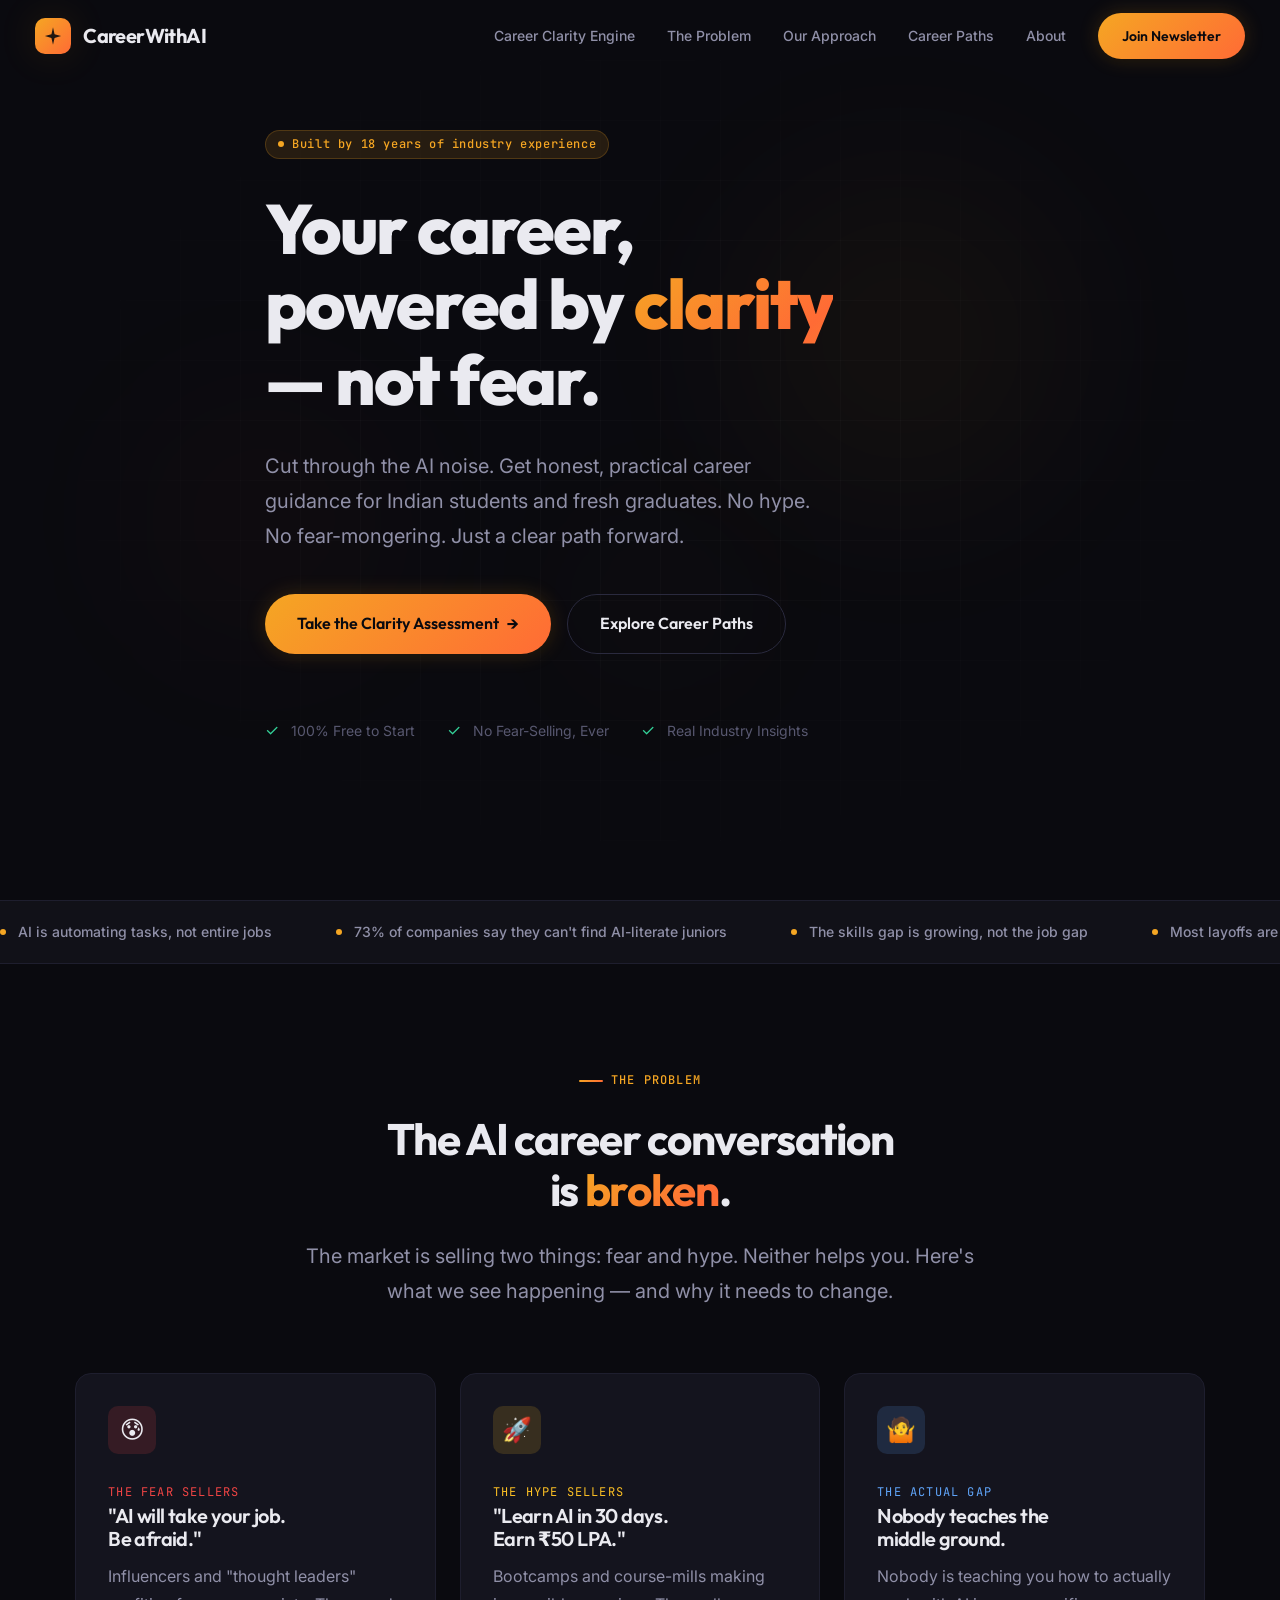
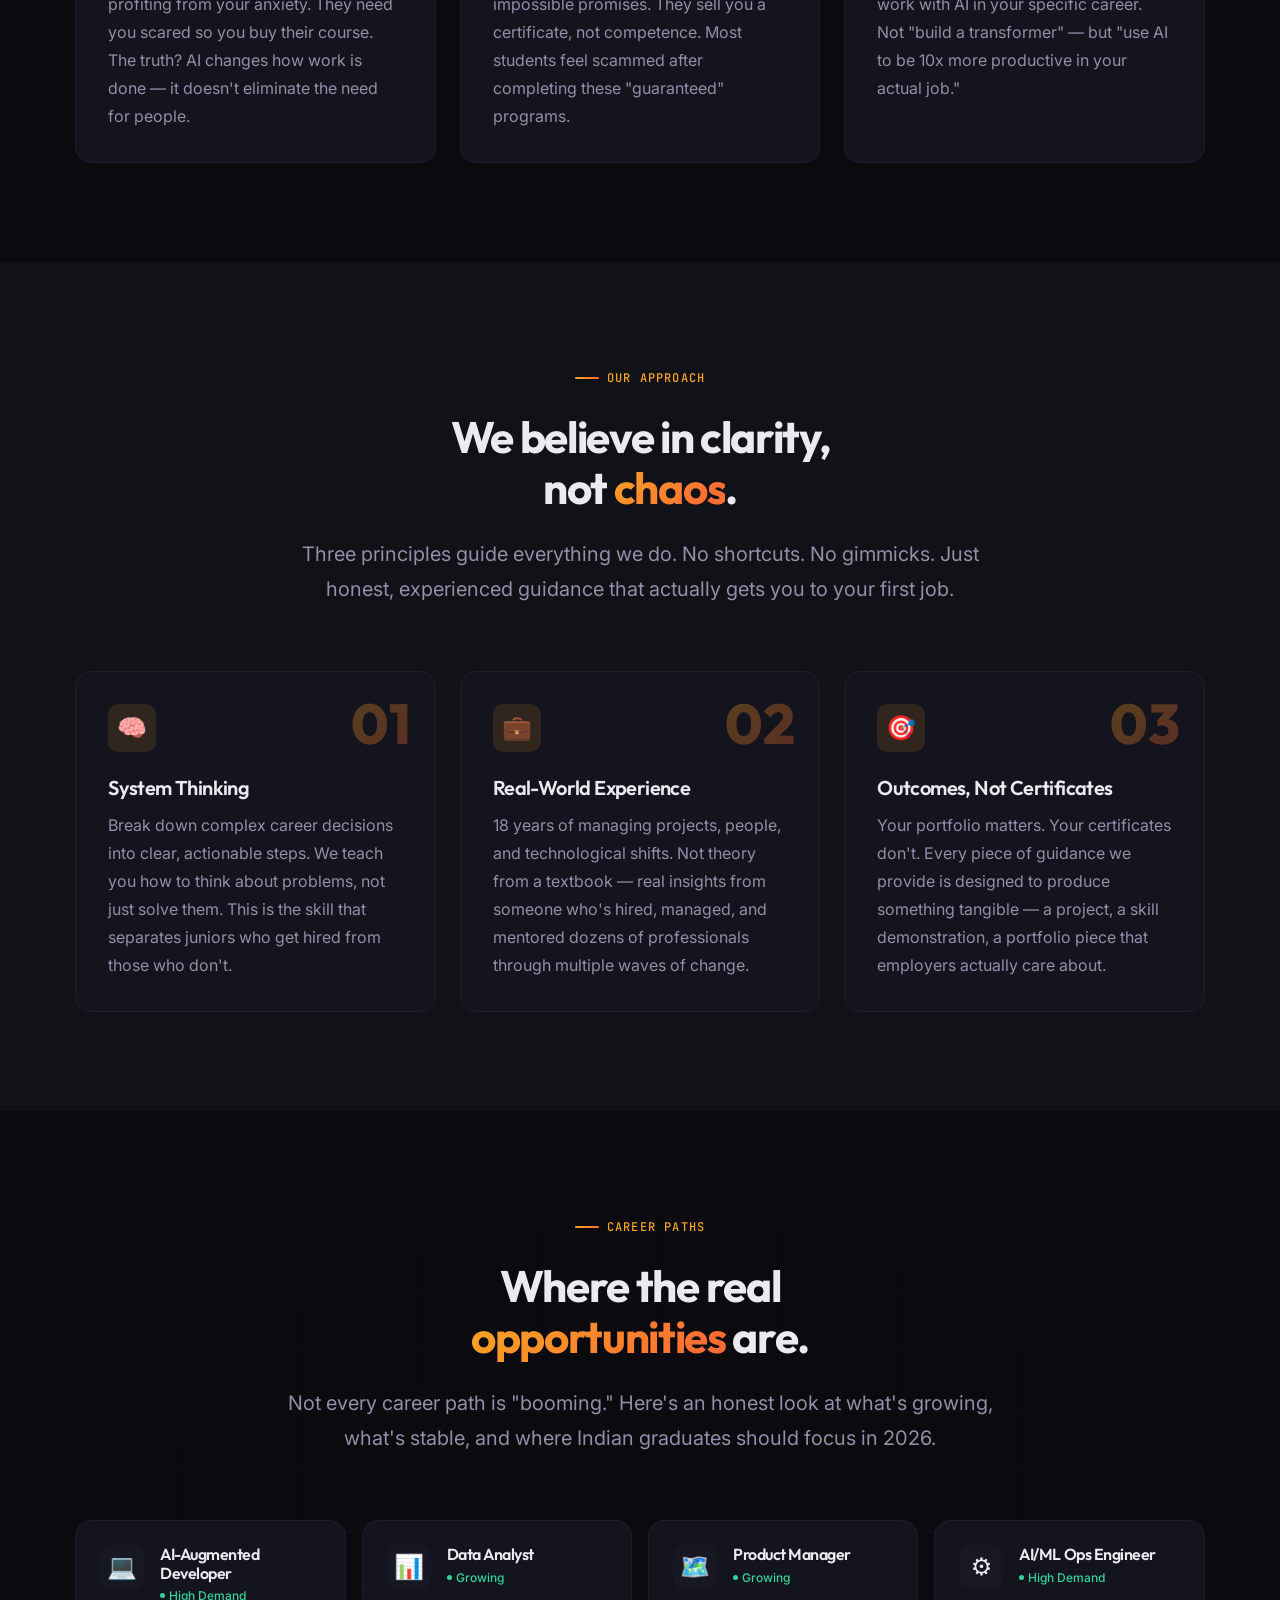
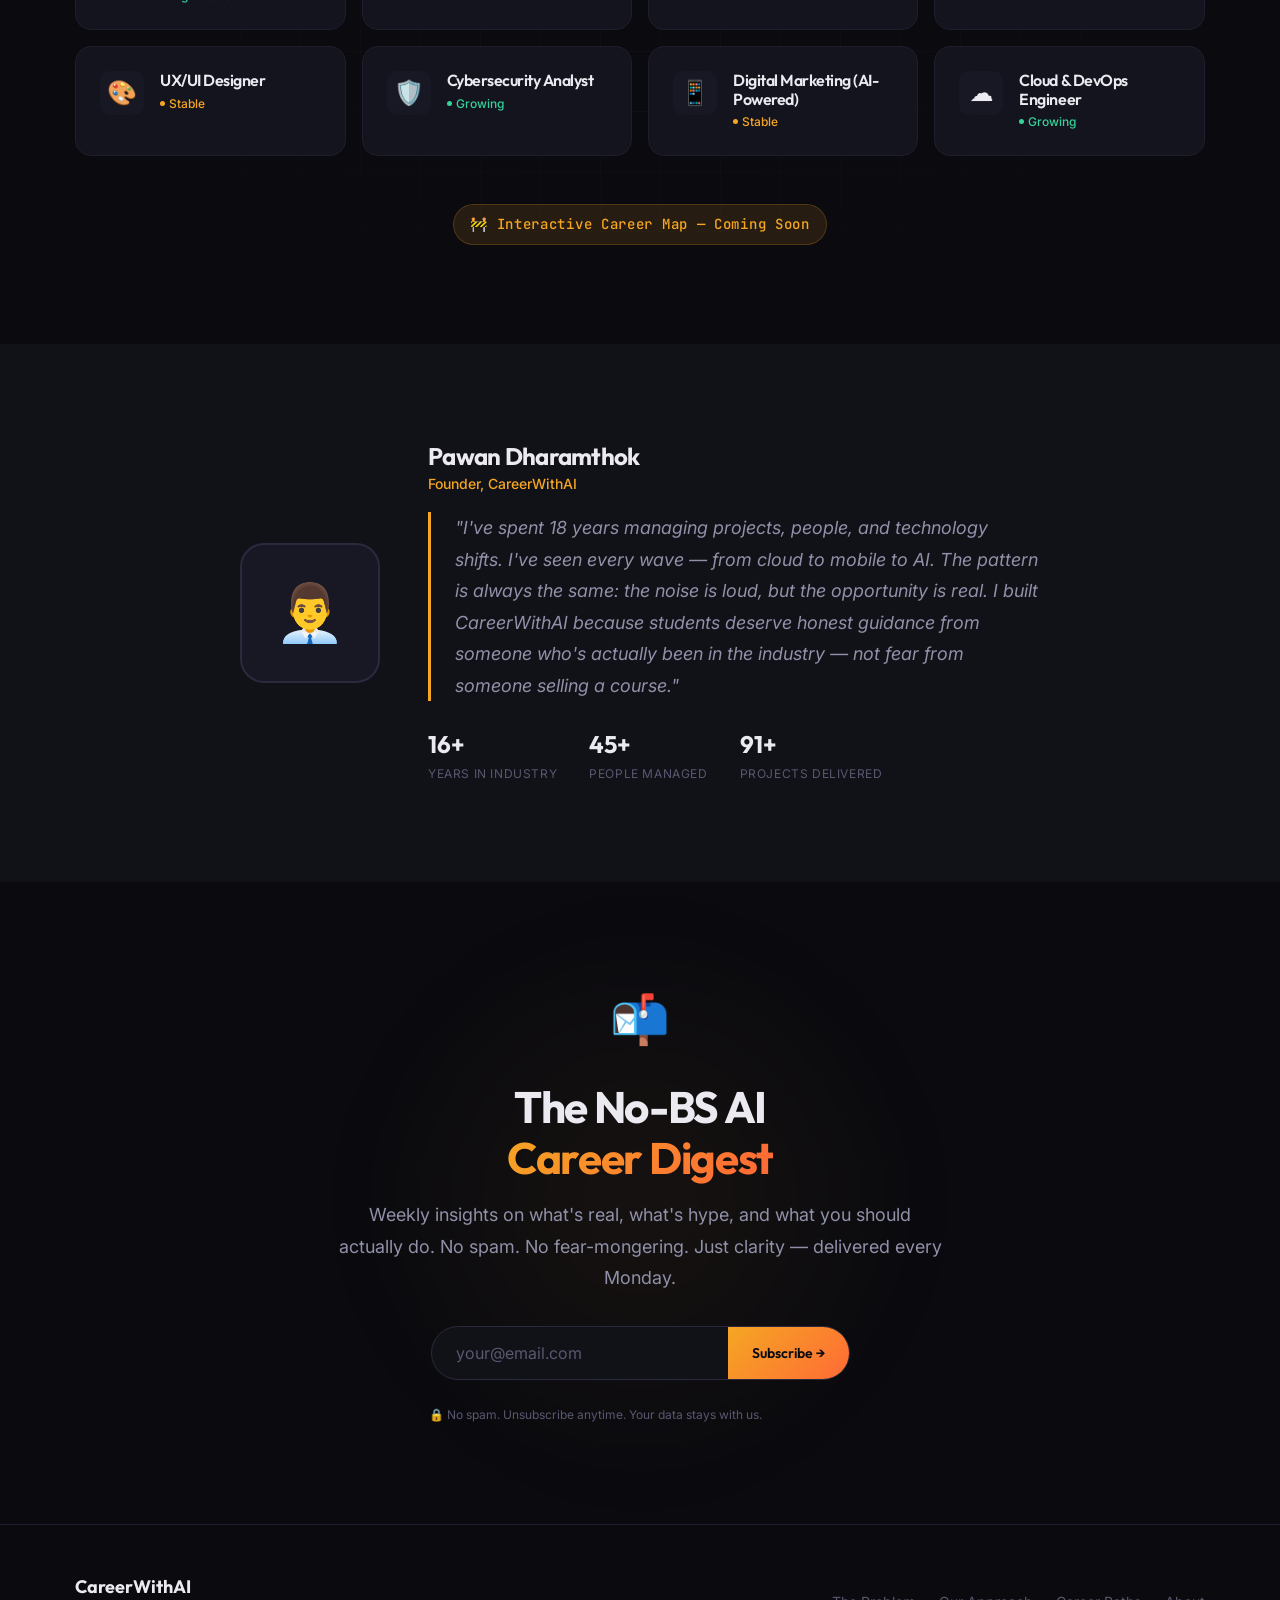
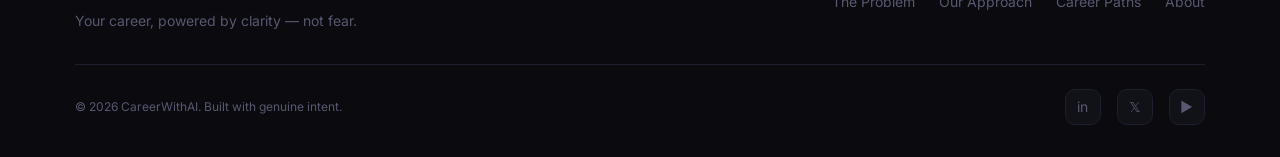
==== index.html @ 076709e7 "Initial commit: CareerWithAI landing page + Career Clarity Engine - Premium dark-themed landing page" ====
<!DOCTYPE html>
<html lang="en">
<head>
  <meta charset="UTF-8">
  <meta name="viewport" content="width=device-width, initial-scale=1.0">
  <title>CareerWithAI — Your Career, Powered by Clarity, Not Fear</title>
  <meta name="description" content="Cut through the AI noise. Get honest career guidance backed by 18 years of industry experience. No hype, no fear — just a clear path forward for Indian students and fresh graduates.">
  <meta name="keywords" content="AI career, career guidance, fresh graduates, Indian students, AI jobs, career clarity, no hype">
  <meta name="author" content="CareerWithAI">

  <!-- Open Graph -->
  <meta property="og:title" content="CareerWithAI — Your Career, Powered by Clarity, Not Fear">
  <meta property="og:description" content="Cut through the AI noise. Honest career guidance for Indian students and fresh graduates.">
  <meta property="og:type" content="website">

  <!-- Fonts -->
  <link rel="preconnect" href="https://fonts.googleapis.com">
  <link rel="preconnect" href="https://fonts.gstatic.com" crossorigin>
  <link href="https://fonts.googleapis.com/css2?family=Inter:wght@400;500;600;700&family=Outfit:wght@600;700;800&family=JetBrains+Mono:wght@400;500&display=swap" rel="stylesheet">

  <!-- Styles -->
  <link rel="stylesheet" href="css/variables.css">
  <link rel="stylesheet" href="css/base.css">
  <link rel="stylesheet" href="css/components.css">
  <link rel="stylesheet" href="css/landing.css">

  <!-- Favicon (inline SVG) -->
  <link rel="icon" href="data:image/svg+xml,<svg xmlns='http://www.w3.org/2000/svg' viewBox='0 0 32 32'><rect width='32' height='32' rx='8' fill='%23F5A623'/><polygon points='16,4 18,14 28,16 18,18 16,28 14,18 4,16 14,14' fill='%230A0A0F' opacity='0.9'/></svg>">
</head>
<body>

  <!-- ==================== NAVIGATION ==================== -->
  <nav class="nav" id="nav" role="navigation" aria-label="Main navigation">
    <div class="nav__inner">
      <a href="/" class="nav__logo" id="nav-logo">
        <span class="nav__logo-icon" style="position: relative; overflow: hidden;">
          <svg width="20" height="20" viewBox="0 0 32 32" fill="none">
            <polygon points="16,2 18.5,13 29,16 18.5,19 16,30 13.5,19 3,16 13.5,13" fill="#0A0A0F" opacity="0.9"/>
          </svg>
        </span>
        CareerWithAI
      </a>

      <div class="nav__links" id="nav-links">
        <a href="clarity-engine.html" class="nav__link" id="nav-link-engine">Career Clarity Engine</a>
        <a href="#problem" class="nav__link" id="nav-link-problem">The Problem</a>
        <a href="#approach" class="nav__link" id="nav-link-approach">Our Approach</a>
        <a href="#paths" class="nav__link" id="nav-link-paths">Career Paths</a>
        <a href="#about" class="nav__link" id="nav-link-about">About</a>
        <a href="#newsletter" class="btn btn--primary" id="nav-cta">Join Newsletter</a>
      </div>

      <button class="nav__mobile-toggle" id="nav-mobile-toggle" aria-label="Toggle navigation menu" aria-expanded="false">
        <span></span>
        <span></span>
        <span></span>
      </button>
    </div>
  </nav>

  <!-- ==================== HERO ==================== -->
  <section class="hero section" id="hero">
    <div class="hero__bg">
      <div class="bg-grid"></div>
      <div class="hero__orb hero__orb--1"></div>
      <div class="hero__orb hero__orb--2"></div>
      <div class="hero__orb hero__orb--3"></div>
      <div class="hero__particles" id="hero-particles"></div>
    </div>

    <div class="container hero__content">
      <div class="hero__badge">
        <span class="badge badge--accent">
          <span class="badge__dot"></span>
          Built by 18 years of industry experience
        </span>
      </div>

      <h1 class="hero__title">
        <span class="hero__title-line">Your career,</span>
        <span class="hero__title-line">powered by <span class="gradient-text">clarity</span></span>
        <span class="hero__title-line">— not fear.</span>
      </h1>

      <p class="hero__subtitle">
        Cut through the AI noise. Get honest, practical career guidance for Indian students and fresh graduates. No hype. No fear-mongering. Just a clear path forward.
      </p>

      <div class="hero__actions">
        <a href="clarity-engine.html" class="btn btn--primary btn--lg" id="hero-cta-primary">
          Take the Clarity Assessment
          <span class="btn__icon">→</span>
        </a>
        <a href="#paths" class="btn btn--secondary btn--lg" id="hero-cta-secondary">
          Explore Career Paths
        </a>
      </div>

      <div class="hero__proof">
        <div class="hero__proof-item">
          <span class="hero__proof-icon">✓</span>
          <span>100% Free to Start</span>
        </div>
        <div class="hero__proof-item">
          <span class="hero__proof-icon">✓</span>
          <span>No Fear-Selling, Ever</span>
        </div>
        <div class="hero__proof-item">
          <span class="hero__proof-icon">✓</span>
          <span>Real Industry Insights</span>
        </div>
      </div>
    </div>
  </section>

  <!-- ==================== STATS TICKER ==================== -->
  <div class="ticker" id="ticker">
    <div class="ticker__track" id="ticker-track">
      <div class="ticker__item"><span class="ticker__item-dot"></span>AI is automating tasks, not entire jobs</div>
      <div class="ticker__item"><span class="ticker__item-dot"></span>73% of companies say they can't find AI-literate juniors</div>
      <div class="ticker__item"><span class="ticker__item-dot"></span>The skills gap is growing, not the job gap</div>
      <div class="ticker__item"><span class="ticker__item-dot"></span>Most layoffs are driven by over-hiring, not AI replacement</div>
      <div class="ticker__item"><span class="ticker__item-dot"></span>Every domain needs people who can work alongside AI</div>
      <div class="ticker__item"><span class="ticker__item-dot"></span>Your portfolio matters more than your certificates</div>
      <div class="ticker__item"><span class="ticker__item-dot"></span>System thinking is the most valuable skill in 2026</div>
      <div class="ticker__item"><span class="ticker__item-dot"></span>The honest voice wins in a market full of noise</div>
      <!-- Duplicated for seamless loop -->
      <div class="ticker__item"><span class="ticker__item-dot"></span>AI is automating tasks, not entire jobs</div>
      <div class="ticker__item"><span class="ticker__item-dot"></span>73% of companies say they can't find AI-literate juniors</div>
      <div class="ticker__item"><span class="ticker__item-dot"></span>The skills gap is growing, not the job gap</div>
      <div class="ticker__item"><span class="ticker__item-dot"></span>Most layoffs are driven by over-hiring, not AI replacement</div>
      <div class="ticker__item"><span class="ticker__item-dot"></span>Every domain needs people who can work alongside AI</div>
      <div class="ticker__item"><span class="ticker__item-dot"></span>Your portfolio matters more than your certificates</div>
      <div class="ticker__item"><span class="ticker__item-dot"></span>System thinking is the most valuable skill in 2026</div>
      <div class="ticker__item"><span class="ticker__item-dot"></span>The honest voice wins in a market full of noise</div>
    </div>
  </div>

  <!-- ==================== PROBLEM SECTION ==================== -->
  <section class="problem section" id="problem">
    <div class="bg-grid"></div>
    <div class="container">
      <div class="problem__header reveal">
        <span class="section__label">The Problem</span>
        <h2 class="section__title">The AI career conversation<br>is <span class="gradient-text">broken</span>.</h2>
        <p class="section__subtitle">
          The market is selling two things: fear and hype. Neither helps you. Here's what we see happening — and why it needs to change.
        </p>
      </div>

      <div class="problem__grid">
        <!-- Fear Card -->
        <div class="card reveal reveal-delay-1" id="problem-card-fear">
          <div class="card__icon card__icon--danger">😰</div>
          <span class="problem__card-label problem__card-label--fear">The Fear Sellers</span>
          <h3 class="card__title">
            "AI will take your job.<br>Be afraid."
          </h3>
          <p class="card__text">
            Influencers and "thought leaders" profiting from your anxiety. They need you scared so you buy their course. The truth? AI changes how work is done — it doesn't eliminate the need for people.
          </p>
        </div>

        <!-- Hype Card -->
        <div class="card reveal reveal-delay-2" id="problem-card-hype">
          <div class="card__icon card__icon--warning">🚀</div>
          <span class="problem__card-label problem__card-label--hype">The Hype Sellers</span>
          <h3 class="card__title">
            "Learn AI in 30 days.<br>Earn ₹50 LPA."
          </h3>
          <p class="card__text">
            Bootcamps and course-mills making impossible promises. They sell you a certificate, not competence. Most students feel scammed after completing these "guaranteed" programs.
          </p>
        </div>

        <!-- Silence Card -->
        <div class="card reveal reveal-delay-3" id="problem-card-silence">
          <div class="card__icon card__icon--info">🤷</div>
          <span class="problem__card-label problem__card-label--silence">The Actual Gap</span>
          <h3 class="card__title">
            Nobody teaches the<br>middle ground.
          </h3>
          <p class="card__text">
            Nobody is teaching you how to actually work with AI in your specific career. Not "build a transformer" — but "use AI to be 10x more productive in your actual job."
          </p>
        </div>
      </div>
    </div>
  </section>

  <!-- ==================== APPROACH SECTION ==================== -->
  <section class="approach section" id="approach">
    <div class="container">
      <div class="approach__header reveal">
        <span class="section__label">Our Approach</span>
        <h2 class="section__title">We believe in clarity,<br>not <span class="gradient-text">chaos</span>.</h2>
        <p class="section__subtitle">
          Three principles guide everything we do. No shortcuts. No gimmicks. Just honest, experienced guidance that actually gets you to your first job.
        </p>
      </div>

      <div class="approach__grid">
        <!-- Pillar 1 -->
        <div class="card approach__card reveal reveal-delay-1" id="approach-card-1">
          <span class="approach__number">01</span>
          <div class="card__icon card__icon--accent">🧠</div>
          <h3 class="card__title">System Thinking</h3>
          <p class="card__text">
            Break down complex career decisions into clear, actionable steps. We teach you how to think about problems, not just solve them. This is the skill that separates juniors who get hired from those who don't.
          </p>
        </div>

        <!-- Pillar 2 -->
        <div class="card approach__card reveal reveal-delay-2" id="approach-card-2">
          <span class="approach__number">02</span>
          <div class="card__icon card__icon--accent">💼</div>
          <h3 class="card__title">Real-World Experience</h3>
          <p class="card__text">
            18 years of managing projects, people, and technological shifts. Not theory from a textbook — real insights from someone who's hired, managed, and mentored dozens of professionals through multiple waves of change.
          </p>
        </div>

        <!-- Pillar 3 -->
        <div class="card approach__card reveal reveal-delay-3" id="approach-card-3">
          <span class="approach__number">03</span>
          <div class="card__icon card__icon--accent">🎯</div>
          <h3 class="card__title">Outcomes, Not Certificates</h3>
          <p class="card__text">
            Your portfolio matters. Your certificates don't. Every piece of guidance we provide is designed to produce something tangible — a project, a skill demonstration, a portfolio piece that employers actually care about.
          </p>
        </div>
      </div>
    </div>
  </section>

  <!-- ==================== CAREER PATHS PREVIEW ==================== -->
  <section class="paths section" id="paths">
    <div class="bg-grid"></div>
    <div class="container">
      <div class="paths__header reveal">
        <span class="section__label">Career Paths</span>
        <h2 class="section__title">Where the real<br><span class="gradient-text">opportunities</span> are.</h2>
        <p class="section__subtitle">
          Not every career path is "booming." Here's an honest look at what's growing, what's stable, and where Indian graduates should focus in 2026.
        </p>
      </div>

      <div class="paths__grid">
        <div class="path-card reveal reveal-delay-1" id="path-ai-developer">
          <div class="path-card__emoji">💻</div>
          <div class="path-card__content">
            <h4 class="path-card__title">AI-Augmented Developer</h4>
            <div class="path-card__meta">
              <span class="path-card__status path-card__status--growing">
                <span class="path-card__status-dot"></span> High Demand
              </span>
            </div>
          </div>
        </div>

        <div class="path-card reveal reveal-delay-2" id="path-data-analyst">
          <div class="path-card__emoji">📊</div>
          <div class="path-card__content">
            <h4 class="path-card__title">Data Analyst</h4>
            <div class="path-card__meta">
              <span class="path-card__status path-card__status--growing">
                <span class="path-card__status-dot"></span> Growing
              </span>
            </div>
          </div>
        </div>

        <div class="path-card reveal reveal-delay-3" id="path-product-manager">
          <div class="path-card__emoji">🗺️</div>
          <div class="path-card__content">
            <h4 class="path-card__title">Product Manager</h4>
            <div class="path-card__meta">
              <span class="path-card__status path-card__status--growing">
                <span class="path-card__status-dot"></span> Growing
              </span>
            </div>
          </div>
        </div>

        <div class="path-card reveal reveal-delay-4" id="path-ai-ops">
          <div class="path-card__emoji">⚙️</div>
          <div class="path-card__content">
            <h4 class="path-card__title">AI/ML Ops Engineer</h4>
            <div class="path-card__meta">
              <span class="path-card__status path-card__status--growing">
                <span class="path-card__status-dot"></span> High Demand
              </span>
            </div>
          </div>
        </div>

        <div class="path-card reveal reveal-delay-1" id="path-ux-designer">
          <div class="path-card__emoji">🎨</div>
          <div class="path-card__content">
            <h4 class="path-card__title">UX/UI Designer</h4>
            <div class="path-card__meta">
              <span class="path-card__status path-card__status--stable">
                <span class="path-card__status-dot"></span> Stable
              </span>
            </div>
          </div>
        </div>

        <div class="path-card reveal reveal-delay-2" id="path-cybersecurity">
          <div class="path-card__emoji">🛡️</div>
          <div class="path-card__content">
            <h4 class="path-card__title">Cybersecurity Analyst</h4>
            <div class="path-card__meta">
              <span class="path-card__status path-card__status--growing">
                <span class="path-card__status-dot"></span> Growing
              </span>
            </div>
          </div>
        </div>

        <div class="path-card reveal reveal-delay-3" id="path-digital-marketing">
          <div class="path-card__emoji">📱</div>
          <div class="path-card__content">
            <h4 class="path-card__title">Digital Marketing (AI-Powered)</h4>
            <div class="path-card__meta">
              <span class="path-card__status path-card__status--stable">
                <span class="path-card__status-dot"></span> Stable
              </span>
            </div>
          </div>
        </div>

        <div class="path-card reveal reveal-delay-4" id="path-cloud-devops">
          <div class="path-card__emoji">☁️</div>
          <div class="path-card__content">
            <h4 class="path-card__title">Cloud & DevOps Engineer</h4>
            <div class="path-card__meta">
              <span class="path-card__status path-card__status--growing">
                <span class="path-card__status-dot"></span> Growing
              </span>
            </div>
          </div>
        </div>
      </div>

      <div class="paths__cta reveal">
        <span class="badge badge--accent" style="font-size: var(--text-sm); padding: var(--space-2) var(--space-4);">
          🚧 Interactive Career Map — Coming Soon
        </span>
      </div>
    </div>
  </section>

  <!-- ==================== FOUNDER SECTION ==================== -->
  <section class="founder section" id="about">
    <div class="container">
      <div class="founder__content reveal">
        <div class="founder__avatar" id="founder-avatar">
          👨‍💼
        </div>

        <div class="founder__info">
          <div>
            <h3 class="founder__name">Pawan Dharamthok</h3>
            <span class="founder__role">Founder, CareerWithAI</span>
          </div>

          <blockquote class="founder__quote">
            "I've spent 18 years managing projects, people, and technology shifts. I've seen every wave — from cloud to mobile to AI. The pattern is always the same: the noise is loud, but the opportunity is real. I built CareerWithAI because students deserve honest guidance from someone who's actually been in the industry — not fear from someone selling a course."
          </blockquote>

          <div class="founder__stats">
            <div>
              <div class="founder__stat-value" data-counter="18">0</div>
              <div class="founder__stat-label">Years in Industry</div>
            </div>
            <div>
              <div class="founder__stat-value" data-counter="50">0</div>
              <div class="founder__stat-label">People Managed</div>
            </div>
            <div>
              <div class="founder__stat-value" data-counter="100">0</div>
              <div class="founder__stat-label">Projects Delivered</div>
            </div>
          </div>
        </div>
      </div>
    </div>
  </section>

  <!-- ==================== NEWSLETTER CTA ==================== -->
  <section class="newsletter section" id="newsletter">
    <div class="newsletter__bg-glow"></div>
    <div class="container newsletter__inner">
      <div class="newsletter__icon reveal">📬</div>

      <h2 class="newsletter__title reveal reveal-delay-1">
        The No-BS AI<br><span class="gradient-text">Career Digest</span>
      </h2>

      <p class="newsletter__text reveal reveal-delay-2">
        Weekly insights on what's real, what's hype, and what you should actually do. No spam. No fear-mongering. Just clarity — delivered every Monday.
      </p>

      <form class="newsletter__form reveal reveal-delay-3" id="newsletter-form">
        <div class="input-group">
          <input
            type="email"
            class="input-group__input"
            id="newsletter-email"
            placeholder="your@email.com"
            required
            aria-label="Email address"
          >
          <button type="submit" class="input-group__btn" id="newsletter-submit">
            Subscribe →
          </button>
        </div>
      </form>

      <p class="newsletter__privacy reveal reveal-delay-4">
        🔒 No spam. Unsubscribe anytime. Your data stays with us.
      </p>
    </div>
  </section>

  <!-- ==================== FOOTER ==================== -->
  <footer class="footer" id="footer" role="contentinfo">
    <div class="container">
      <div class="footer__inner">
        <div class="footer__brand">
          <span class="footer__logo">CareerWithAI</span>
          <span class="footer__tagline">Your career, powered by clarity — not fear.</span>
        </div>

        <div class="footer__links">
          <a href="#problem" class="footer__link">The Problem</a>
          <a href="#approach" class="footer__link">Our Approach</a>
          <a href="#paths" class="footer__link">Career Paths</a>
          <a href="#about" class="footer__link">About</a>
        </div>
      </div>

      <div class="footer__bottom">
        <span class="footer__copy">© 2026 CareerWithAI. Built with genuine intent.</span>

        <div class="footer__social">
          <a href="#" class="footer__social-link" id="social-linkedin" aria-label="LinkedIn" title="LinkedIn">in</a>
          <a href="#" class="footer__social-link" id="social-twitter" aria-label="Twitter / X" title="Twitter / X">𝕏</a>
          <a href="#" class="footer__social-link" id="social-youtube" aria-label="YouTube" title="YouTube">▶</a>
        </div>
      </div>
    </div>
  </footer>

  <!-- ==================== TOAST ==================== -->
  <div class="toast" id="toast" role="alert" aria-live="polite">
    <span class="toast__icon">✅</span>
    <span class="toast__message" id="toast-message">Welcome aboard! Check your inbox.</span>
  </div>

  <!-- Scripts -->
  <script src="js/main.js"></script>
</body>
</html>
---- css/variables.css ----
/* ============================================
   CareerWithAI — Design Tokens
   ============================================ */

:root {
  /* ---- Colors ---- */
  --bg-primary: #0A0A0F;
  --bg-surface: #111118;
  --bg-elevated: #181824;
  --bg-card: #14141E;
  --border-subtle: #1E1E2E;
  --border-medium: #2A2A3E;
  --border-accent: rgba(245, 166, 35, 0.25);

  --text-primary: #EAEAF0;
  --text-secondary: #9090A8;
  --text-muted: #585870;
  --text-inverse: #0A0A0F;

  --accent-amber: #F5A623;
  --accent-orange: #FF6B35;
  --accent-warm: #FF8F4F;
  --accent-gradient: linear-gradient(135deg, #F5A623 0%, #FF6B35 100%);
  --accent-gradient-hover: linear-gradient(135deg, #FFB940 0%, #FF7F4A 100%);
  --accent-gradient-text: linear-gradient(135deg, #F5A623 0%, #FF6B35 50%, #F5A623 100%);
  --accent-glow: rgba(245, 166, 35, 0.12);
  --accent-glow-strong: rgba(245, 166, 35, 0.25);

  --success: #34D399;
  --success-muted: rgba(52, 211, 153, 0.15);
  --danger: #EF4444;
  --danger-muted: rgba(239, 68, 68, 0.15);
  --warning: #FBBF24;
  --warning-muted: rgba(251, 191, 36, 0.15);
  --info: #60A5FA;
  --info-muted: rgba(96, 165, 250, 0.15);

  /* Glass */
  --glass-bg: rgba(17, 17, 24, 0.75);
  --glass-border: rgba(255, 255, 255, 0.06);
  --glass-blur: 20px;

  /* ---- Typography ---- */
  --font-heading: 'Outfit', system-ui, -apple-system, sans-serif;
  --font-body: 'Inter', system-ui, -apple-system, sans-serif;
  --font-mono: 'JetBrains Mono', 'Fira Code', monospace;

  --text-xs: clamp(0.7rem, 0.65rem + 0.25vw, 0.75rem);
  --text-sm: clamp(0.8rem, 0.75rem + 0.25vw, 0.875rem);
  --text-base: clamp(0.9rem, 0.85rem + 0.25vw, 1rem);
  --text-lg: clamp(1rem, 0.95rem + 0.3vw, 1.125rem);
  --text-xl: clamp(1.1rem, 1rem + 0.4vw, 1.25rem);
  --text-2xl: clamp(1.25rem, 1.1rem + 0.7vw, 1.5rem);
  --text-3xl: clamp(1.5rem, 1.2rem + 1.2vw, 2rem);
  --text-4xl: clamp(1.8rem, 1.4rem + 1.8vw, 2.75rem);
  --text-5xl: clamp(2.2rem, 1.6rem + 2.5vw, 3.5rem);
  --text-6xl: clamp(2.5rem, 1.8rem + 3.2vw, 4.5rem);

  --leading-tight: 1.15;
  --leading-snug: 1.3;
  --leading-normal: 1.6;
  --leading-relaxed: 1.75;

  --tracking-tight: -0.03em;
  --tracking-normal: 0;
  --tracking-wide: 0.05em;
  --tracking-wider: 0.1em;

  /* ---- Spacing ---- */
  --space-1: 0.25rem;
  --space-2: 0.5rem;
  --space-3: 0.75rem;
  --space-4: 1rem;
  --space-5: 1.25rem;
  --space-6: 1.5rem;
  --space-8: 2rem;
  --space-10: 2.5rem;
  --space-12: 3rem;
  --space-16: 4rem;
  --space-20: 5rem;
  --space-24: 6rem;
  --space-32: 8rem;
  --space-40: 10rem;

  --section-padding: clamp(4rem, 3rem + 4vw, 8rem);

  /* ---- Layout ---- */
  --max-width: 1200px;
  --max-width-narrow: 800px;
  --max-width-wide: 1400px;
  --nav-height: 72px;
  --container-padding: clamp(1.25rem, 1rem + 1.5vw, 3rem);

  /* ---- Border Radius ---- */
  --radius-xs: 4px;
  --radius-sm: 6px;
  --radius-md: 10px;
  --radius-lg: 16px;
  --radius-xl: 24px;
  --radius-2xl: 32px;
  --radius-full: 9999px;

  /* ---- Shadows ---- */
  --shadow-xs: 0 1px 3px rgba(0, 0, 0, 0.2);
  --shadow-sm: 0 2px 8px rgba(0, 0, 0, 0.25);
  --shadow-md: 0 4px 16px rgba(0, 0, 0, 0.35);
  --shadow-lg: 0 8px 32px rgba(0, 0, 0, 0.45);
  --shadow-xl: 0 16px 48px rgba(0, 0, 0, 0.5);
  --shadow-glow: 0 0 40px rgba(245, 166, 35, 0.12);
  --shadow-glow-strong: 0 0 60px rgba(245, 166, 35, 0.2);

  /* ---- Transitions ---- */
  --ease-out: cubic-bezier(0.16, 1, 0.3, 1);
  --ease-in-out: cubic-bezier(0.65, 0, 0.35, 1);
  --ease-spring: cubic-bezier(0.34, 1.56, 0.64, 1);
  --ease-bounce: cubic-bezier(0.68, -0.55, 0.265, 1.55);

  --duration-fast: 150ms;
  --duration-base: 250ms;
  --duration-slow: 400ms;
  --duration-slower: 600ms;
  --duration-slowest: 800ms;

  /* ---- Z-Index Scale ---- */
  --z-below: -1;
  --z-base: 0;
  --z-above: 10;
  --z-sticky: 100;
  --z-nav: 1000;
  --z-modal: 2000;
  --z-toast: 3000;
}
---- css/base.css ----
/* ============================================
   CareerWithAI — Base Styles
   Reset, Typography, Global Defaults
   ============================================ */

/* ---- Reset ---- */
*,
*::before,
*::after {
  margin: 0;
  padding: 0;
  box-sizing: border-box;
}

html {
  scroll-behavior: smooth;
  font-size: 16px;
  -webkit-text-size-adjust: 100%;
  text-size-adjust: 100%;
}

body {
  font-family: var(--font-body);
  font-size: var(--text-base);
  background-color: var(--bg-primary);
  color: var(--text-primary);
  line-height: var(--leading-normal);
  -webkit-font-smoothing: antialiased;
  -moz-osx-font-smoothing: grayscale;
  overflow-x: hidden;
  min-height: 100vh;
}

/* ---- Typography ---- */
h1, h2, h3, h4, h5, h6 {
  font-family: var(--font-heading);
  font-weight: 700;
  line-height: var(--leading-tight);
  letter-spacing: var(--tracking-tight);
  color: var(--text-primary);
}

h1 {
  font-size: var(--text-6xl);
  font-weight: 800;
}

h2 {
  font-size: var(--text-4xl);
}

h3 {
  font-size: var(--text-2xl);
  font-weight: 600;
}

h4 {
  font-size: var(--text-xl);
  font-weight: 600;
}

p {
  font-size: var(--text-lg);
  color: var(--text-secondary);
  line-height: var(--leading-relaxed);
  max-width: 65ch;
}

a {
  color: var(--accent-amber);
  text-decoration: none;
  transition: color var(--duration-fast) var(--ease-out);
}

a:hover {
  color: var(--accent-warm);
}

strong, b {
  font-weight: 600;
  color: var(--text-primary);
}

/* ---- Lists ---- */
ul, ol {
  list-style: none;
}

/* ---- Media ---- */
img, video, svg {
  display: block;
  max-width: 100%;
  height: auto;
}

/* ---- Interactive ---- */
button, input, textarea, select {
  font-family: inherit;
  font-size: inherit;
  color: inherit;
  border: none;
  outline: none;
  background: none;
}

button {
  cursor: pointer;
}

/* ---- Selection ---- */
::selection {
  background-color: rgba(245, 166, 35, 0.3);
  color: var(--text-primary);
}

/* ---- Focus Visible ---- */
:focus-visible {
  outline: 2px solid var(--accent-amber);
  outline-offset: 2px;
  border-radius: var(--radius-sm);
}

/* ---- Scrollbar ---- */
::-webkit-scrollbar {
  width: 8px;
}

::-webkit-scrollbar-track {
  background: var(--bg-primary);
}

::-webkit-scrollbar-thumb {
  background: var(--border-medium);
  border-radius: var(--radius-full);
}

::-webkit-scrollbar-thumb:hover {
  background: var(--text-muted);
}

/* ---- Utility Classes ---- */
.container {
  width: 100%;
  max-width: var(--max-width);
  margin: 0 auto;
  padding: 0 var(--container-padding);
}

.container--narrow {
  max-width: var(--max-width-narrow);
}

.container--wide {
  max-width: var(--max-width-wide);
}

.sr-only {
  position: absolute;
  width: 1px;
  height: 1px;
  padding: 0;
  margin: -1px;
  overflow: hidden;
  clip: rect(0, 0, 0, 0);
  white-space: nowrap;
  border: 0;
}

/* ---- Gradient Text ---- */
.gradient-text {
  background: var(--accent-gradient-text);
  background-size: 200% auto;
  -webkit-background-clip: text;
  background-clip: text;
  -webkit-text-fill-color: transparent;
  animation: gradientShift 4s ease-in-out infinite;
}

@keyframes gradientShift {
  0%, 100% { background-position: 0% center; }
  50% { background-position: 100% center; }
}

/* ---- Section Base ---- */
.section {
  padding: var(--section-padding) 0;
  position: relative;
}

.section__label {
  display: inline-flex;
  align-items: center;
  gap: var(--space-2);
  font-family: var(--font-mono);
  font-size: var(--text-xs);
  font-weight: 500;
  color: var(--accent-amber);
  text-transform: uppercase;
  letter-spacing: var(--tracking-wider);
  margin-bottom: var(--space-6);
}

.section__label::before {
  content: '';
  display: inline-block;
  width: 24px;
  height: 2px;
  background: var(--accent-gradient);
  border-radius: var(--radius-full);
}

.section__title {
  margin-bottom: var(--space-6);
}

.section__subtitle {
  font-size: var(--text-xl);
  color: var(--text-secondary);
  max-width: 55ch;
  line-height: var(--leading-relaxed);
}

/* ---- Scroll Animations ---- */
.reveal {
  opacity: 0;
  transform: translateY(30px);
  transition: opacity var(--duration-slower) var(--ease-out),
              transform var(--duration-slower) var(--ease-out);
}

.reveal.revealed {
  opacity: 1;
  transform: translateY(0);
}

.reveal-delay-1 { transition-delay: 100ms; }
.reveal-delay-2 { transition-delay: 200ms; }
.reveal-delay-3 { transition-delay: 300ms; }
.reveal-delay-4 { transition-delay: 400ms; }
.reveal-delay-5 { transition-delay: 500ms; }

/* ---- Background Pattern ---- */
.bg-grid {
  position: absolute;
  inset: 0;
  background-image:
    linear-gradient(rgba(255, 255, 255, 0.02) 1px, transparent 1px),
    linear-gradient(90deg, rgba(255, 255, 255, 0.02) 1px, transparent 1px);
  background-size: 60px 60px;
  pointer-events: none;
  z-index: var(--z-below);
  mask-image: radial-gradient(ellipse at center, black 30%, transparent 75%);
  -webkit-mask-image: radial-gradient(ellipse at center, black 30%, transparent 75%);
}

.bg-radial-glow {
  position: absolute;
  width: 600px;
  height: 600px;
  border-radius: 50%;
  background: radial-gradient(circle, var(--accent-glow) 0%, transparent 70%);
  pointer-events: none;
  z-index: var(--z-below);
  filter: blur(60px);
}
---- css/components.css ----
/* ============================================
   CareerWithAI — Reusable Components
   Buttons, Cards, Badges, Inputs, Nav
   ============================================ */

/* ============ NAVIGATION ============ */
.nav {
  position: fixed;
  top: 0;
  left: 0;
  right: 0;
  height: var(--nav-height);
  z-index: var(--z-nav);
  transition: background var(--duration-base) var(--ease-out),
              border-color var(--duration-base) var(--ease-out),
              box-shadow var(--duration-base) var(--ease-out);
}

.nav--scrolled {
  background: var(--glass-bg);
  backdrop-filter: blur(var(--glass-blur));
  -webkit-backdrop-filter: blur(var(--glass-blur));
  border-bottom: 1px solid var(--glass-border);
  box-shadow: var(--shadow-md);
}

.nav__inner {
  display: flex;
  align-items: center;
  justify-content: space-between;
  height: 100%;
  max-width: var(--max-width-wide);
  margin: 0 auto;
  padding: 0 var(--container-padding);
}

.nav__logo {
  display: flex;
  align-items: center;
  gap: var(--space-3);
  font-family: var(--font-heading);
  font-size: var(--text-xl);
  font-weight: 700;
  color: var(--text-primary);
  text-decoration: none;
  letter-spacing: var(--tracking-tight);
}

.nav__logo-icon {
  width: 36px;
  height: 36px;
  border-radius: var(--radius-md);
  background: var(--accent-gradient);
  display: flex;
  align-items: center;
  justify-content: center;
  font-size: var(--text-lg);
  font-weight: 800;
  color: var(--text-inverse);
  box-shadow: var(--shadow-glow);
}

.nav__links {
  display: flex;
  align-items: center;
  gap: var(--space-8);
}

.nav__link {
  font-size: var(--text-sm);
  font-weight: 500;
  color: var(--text-secondary);
  text-decoration: none;
  transition: color var(--duration-fast) var(--ease-out);
  position: relative;
}

.nav__link::after {
  content: '';
  position: absolute;
  bottom: -4px;
  left: 0;
  width: 0;
  height: 2px;
  background: var(--accent-gradient);
  border-radius: var(--radius-full);
  transition: width var(--duration-base) var(--ease-out);
}

.nav__link:hover {
  color: var(--text-primary);
}

.nav__link:hover::after {
  width: 100%;
}

.nav__mobile-toggle {
  display: none;
  flex-direction: column;
  gap: 5px;
  cursor: pointer;
  padding: var(--space-2);
}

.nav__mobile-toggle span {
  display: block;
  width: 22px;
  height: 2px;
  background: var(--text-primary);
  border-radius: var(--radius-full);
  transition: all var(--duration-base) var(--ease-out);
}

/* ============ BUTTONS ============ */
.btn {
  display: inline-flex;
  align-items: center;
  justify-content: center;
  gap: var(--space-2);
  font-family: var(--font-heading);
  font-weight: 600;
  font-size: var(--text-sm);
  padding: var(--space-3) var(--space-6);
  border-radius: var(--radius-full);
  text-decoration: none;
  transition: all var(--duration-base) var(--ease-out);
  position: relative;
  overflow: hidden;
  white-space: nowrap;
  cursor: pointer;
}

.btn--primary {
  background: var(--accent-gradient);
  color: var(--text-inverse);
  box-shadow: var(--shadow-sm), 0 0 20px rgba(245, 166, 35, 0.2);
}

.btn--primary:hover {
  background: var(--accent-gradient-hover);
  box-shadow: var(--shadow-md), 0 0 30px rgba(245, 166, 35, 0.3);
  transform: translateY(-2px);
  color: var(--text-inverse);
}

.btn--primary:active {
  transform: translateY(0);
}

.btn--secondary {
  background: transparent;
  color: var(--text-primary);
  border: 1px solid var(--border-medium);
}

.btn--secondary:hover {
  border-color: var(--accent-amber);
  color: var(--accent-amber);
  background: var(--accent-glow);
  transform: translateY(-2px);
}

.btn--ghost {
  background: transparent;
  color: var(--text-secondary);
  padding: var(--space-2) var(--space-4);
}

.btn--ghost:hover {
  color: var(--text-primary);
  background: rgba(255, 255, 255, 0.05);
}

.btn--lg {
  font-size: var(--text-base);
  padding: var(--space-4) var(--space-8);
}

.btn__icon {
  font-size: 1.1em;
  transition: transform var(--duration-base) var(--ease-out);
}

.btn:hover .btn__icon {
  transform: translateX(3px);
}

/* ============ CARDS ============ */
.card {
  background: var(--bg-card);
  border: 1px solid var(--border-subtle);
  border-radius: var(--radius-lg);
  padding: var(--space-8);
  transition: all var(--duration-base) var(--ease-out);
  position: relative;
  overflow: hidden;
}

.card::before {
  content: '';
  position: absolute;
  inset: 0;
  border-radius: inherit;
  background: linear-gradient(135deg, rgba(245, 166, 35, 0.03) 0%, transparent 50%);
  opacity: 0;
  transition: opacity var(--duration-base) var(--ease-out);
}

.card:hover {
  border-color: var(--border-medium);
  transform: translateY(-4px);
  box-shadow: var(--shadow-lg);
}

.card:hover::before {
  opacity: 1;
}

.card__icon {
  width: 48px;
  height: 48px;
  border-radius: var(--radius-md);
  display: flex;
  align-items: center;
  justify-content: center;
  font-size: var(--text-2xl);
  margin-bottom: var(--space-6);
  position: relative;
  z-index: 1;
}

.card__icon--danger {
  background: var(--danger-muted);
}

.card__icon--warning {
  background: var(--warning-muted);
}

.card__icon--info {
  background: var(--info-muted);
}

.card__icon--success {
  background: var(--success-muted);
}

.card__icon--accent {
  background: var(--accent-glow);
}

.card__title {
  font-size: var(--text-xl);
  font-weight: 600;
  margin-bottom: var(--space-3);
  position: relative;
  z-index: 1;
}

.card__text {
  font-size: var(--text-base);
  color: var(--text-secondary);
  line-height: var(--leading-relaxed);
  position: relative;
  z-index: 1;
}

/* ============ BADGES ============ */
.badge {
  display: inline-flex;
  align-items: center;
  gap: var(--space-2);
  font-family: var(--font-mono);
  font-size: var(--text-xs);
  font-weight: 500;
  padding: var(--space-1) var(--space-3);
  border-radius: var(--radius-full);
  letter-spacing: var(--tracking-wide);
}

.badge--accent {
  background: var(--accent-glow);
  color: var(--accent-amber);
  border: 1px solid rgba(245, 166, 35, 0.2);
}

.badge--success {
  background: var(--success-muted);
  color: var(--success);
  border: 1px solid rgba(52, 211, 153, 0.2);
}

.badge--danger {
  background: var(--danger-muted);
  color: var(--danger);
  border: 1px solid rgba(239, 68, 68, 0.2);
}

.badge__dot {
  width: 6px;
  height: 6px;
  border-radius: 50%;
  background: currentColor;
  animation: pulse-dot 2s ease-in-out infinite;
}

@keyframes pulse-dot {
  0%, 100% { opacity: 1; }
  50% { opacity: 0.4; }
}

/* ============ INPUT / FORM ============ */
.input-group {
  display: flex;
  align-items: stretch;
  gap: 0;
  max-width: 460px;
  border-radius: var(--radius-full);
  border: 1px solid var(--border-medium);
  background: var(--bg-surface);
  overflow: hidden;
  transition: border-color var(--duration-fast) var(--ease-out),
              box-shadow var(--duration-fast) var(--ease-out);
}

.input-group:focus-within {
  border-color: var(--accent-amber);
  box-shadow: 0 0 0 3px rgba(245, 166, 35, 0.1);
}

.input-group__input {
  flex: 1;
  padding: var(--space-4) var(--space-6);
  background: transparent;
  color: var(--text-primary);
  font-size: var(--text-base);
  min-width: 0;
}

.input-group__input::placeholder {
  color: var(--text-muted);
}

.input-group__btn {
  flex-shrink: 0;
  padding: var(--space-3) var(--space-6);
  background: var(--accent-gradient);
  color: var(--text-inverse);
  font-family: var(--font-heading);
  font-weight: 600;
  font-size: var(--text-sm);
  cursor: pointer;
  transition: all var(--duration-fast) var(--ease-out);
  border: none;
}

.input-group__btn:hover {
  background: var(--accent-gradient-hover);
}

/* ============ STAT COUNTER ============ */
.stat {
  text-align: center;
}

.stat__value {
  font-family: var(--font-heading);
  font-size: var(--text-5xl);
  font-weight: 800;
  background: var(--accent-gradient);
  -webkit-background-clip: text;
  background-clip: text;
  -webkit-text-fill-color: transparent;
  line-height: 1;
  margin-bottom: var(--space-2);
}

.stat__label {
  font-size: var(--text-sm);
  color: var(--text-muted);
  text-transform: uppercase;
  letter-spacing: var(--tracking-wide);
}

/* ============ DIVIDER ============ */
.divider {
  width: 100%;
  height: 1px;
  background: linear-gradient(90deg, transparent, var(--border-subtle), transparent);
  border: none;
}

/* ============ RESPONSIVE ============ */
@media (max-width: 768px) {
  .nav__links {
    display: none;
    position: absolute;
    top: var(--nav-height);
    left: 0;
    right: 0;
    flex-direction: column;
    background: var(--glass-bg);
    backdrop-filter: blur(var(--glass-blur));
    -webkit-backdrop-filter: blur(var(--glass-blur));
    border-bottom: 1px solid var(--glass-border);
    padding: var(--space-6);
    gap: var(--space-4);
  }

  .nav__links--open {
    display: flex;
  }

  .nav__mobile-toggle {
    display: flex;
  }

  .nav__mobile-toggle--open span:nth-child(1) {
    transform: rotate(45deg) translate(4px, 4px);
  }

  .nav__mobile-toggle--open span:nth-child(2) {
    opacity: 0;
  }

  .nav__mobile-toggle--open span:nth-child(3) {
    transform: rotate(-45deg) translate(5px, -5px);
  }

  .btn--lg {
    padding: var(--space-3) var(--space-6);
    font-size: var(--text-sm);
  }

  .input-group {
    flex-direction: column;
    border-radius: var(--radius-lg);
  }

  .input-group__btn {
    border-radius: 0 0 var(--radius-md) var(--radius-md);
    padding: var(--space-4);
  }
}
---- css/landing.css ----
/* ============================================
   CareerWithAI — Landing Page Styles
   ============================================ */

/* ============ HERO ============ */
.hero {
  min-height: 100vh;
  display: flex;
  align-items: center;
  position: relative;
  padding-top: var(--nav-height);
  overflow: hidden;
}

.hero__bg {
  position: absolute;
  inset: 0;
  z-index: var(--z-below);
}

.hero__orb {
  position: absolute;
  border-radius: 50%;
  filter: blur(80px);
  opacity: 0.5;
  animation: orbFloat 12s ease-in-out infinite;
}

.hero__orb--1 {
  width: 500px;
  height: 500px;
  background: radial-gradient(circle, rgba(245, 166, 35, 0.12) 0%, transparent 70%);
  top: 10%;
  right: 10%;
  animation-delay: 0s;
}

.hero__orb--2 {
  width: 400px;
  height: 400px;
  background: radial-gradient(circle, rgba(255, 107, 53, 0.08) 0%, transparent 70%);
  bottom: 20%;
  left: 5%;
  animation-delay: -4s;
}

.hero__orb--3 {
  width: 300px;
  height: 300px;
  background: radial-gradient(circle, rgba(245, 166, 35, 0.06) 0%, transparent 70%);
  top: 50%;
  left: 40%;
  animation-delay: -8s;
}

@keyframes orbFloat {
  0%, 100% { transform: translate(0, 0) scale(1); }
  33% { transform: translate(30px, -20px) scale(1.05); }
  66% { transform: translate(-20px, 15px) scale(0.95); }
}

.hero__particles {
  position: absolute;
  inset: 0;
  overflow: hidden;
  pointer-events: none;
}

.hero__particle {
  position: absolute;
  width: 2px;
  height: 2px;
  background: var(--accent-amber);
  border-radius: 50%;
  opacity: 0;
  animation: particleRise 8s linear infinite;
}

@keyframes particleRise {
  0% {
    opacity: 0;
    transform: translateY(100vh) scale(0);
  }
  10% {
    opacity: 0.6;
  }
  90% {
    opacity: 0.6;
  }
  100% {
    opacity: 0;
    transform: translateY(-10vh) scale(1);
  }
}

.hero__content {
  position: relative;
  z-index: 1;
  max-width: 820px;
}

.hero__badge {
  margin-bottom: var(--space-8);
  animation: fadeSlideUp 0.8s var(--ease-out) 0.2s both;
}

.hero__title {
  font-size: var(--text-6xl);
  font-weight: 800;
  line-height: 1.08;
  letter-spacing: -0.03em;
  margin-bottom: var(--space-8);
  animation: fadeSlideUp 0.8s var(--ease-out) 0.4s both;
}

.hero__title-line {
  display: block;
}

.hero__subtitle {
  font-size: var(--text-xl);
  color: var(--text-secondary);
  max-width: 560px;
  line-height: var(--leading-relaxed);
  margin-bottom: var(--space-10);
  animation: fadeSlideUp 0.8s var(--ease-out) 0.6s both;
}

.hero__actions {
  display: flex;
  flex-wrap: wrap;
  gap: var(--space-4);
  margin-bottom: var(--space-16);
  animation: fadeSlideUp 0.8s var(--ease-out) 0.8s both;
}

.hero__proof {
  display: flex;
  align-items: center;
  gap: var(--space-8);
  animation: fadeSlideUp 0.8s var(--ease-out) 1s both;
}

.hero__proof-item {
  display: flex;
  align-items: center;
  gap: var(--space-3);
  font-size: var(--text-sm);
  color: var(--text-muted);
}

.hero__proof-icon {
  color: var(--success);
  font-size: var(--text-base);
}

@keyframes fadeSlideUp {
  from {
    opacity: 0;
    transform: translateY(24px);
  }
  to {
    opacity: 1;
    transform: translateY(0);
  }
}

/* ============ MARQUEE / STATS TICKER ============ */
.ticker {
  border-top: 1px solid var(--border-subtle);
  border-bottom: 1px solid var(--border-subtle);
  padding: var(--space-5) 0;
  overflow: hidden;
  position: relative;
  background: var(--bg-surface);
}

.ticker__track {
  display: flex;
  gap: var(--space-16);
  animation: tickerScroll 35s linear infinite;
  width: max-content;
}

.ticker__item {
  display: flex;
  align-items: center;
  gap: var(--space-3);
  white-space: nowrap;
  font-size: var(--text-sm);
  font-weight: 500;
  color: var(--text-secondary);
  flex-shrink: 0;
}

.ticker__item-dot {
  width: 6px;
  height: 6px;
  border-radius: 50%;
  background: var(--accent-amber);
  flex-shrink: 0;
}

@keyframes tickerScroll {
  0% { transform: translateX(0); }
  100% { transform: translateX(-50%); }
}

/* ============ PROBLEM SECTION ============ */
.problem {
  background: var(--bg-primary);
  position: relative;
}

.problem__header {
  text-align: center;
  margin-bottom: var(--space-16);
}

.problem__header .section__subtitle {
  margin: 0 auto;
}

.problem__grid {
  display: grid;
  grid-template-columns: repeat(3, 1fr);
  gap: var(--space-6);
}

.problem__card-label {
  font-family: var(--font-mono);
  font-size: var(--text-xs);
  text-transform: uppercase;
  letter-spacing: var(--tracking-wider);
  margin-bottom: var(--space-3);
}

.problem__card-label--fear { color: var(--danger); }
.problem__card-label--hype { color: var(--warning); }
.problem__card-label--silence { color: var(--info); }

/* ============ APPROACH SECTION ============ */
.approach {
  background: var(--bg-surface);
  position: relative;
}

.approach__header {
  text-align: center;
  margin-bottom: var(--space-16);
}

.approach__header .section__subtitle {
  margin: 0 auto;
}

.approach__grid {
  display: grid;
  grid-template-columns: repeat(3, 1fr);
  gap: var(--space-6);
}

.approach__number {
  font-family: var(--font-heading);
  font-size: var(--text-5xl);
  font-weight: 800;
  background: var(--accent-gradient);
  -webkit-background-clip: text;
  background-clip: text;
  -webkit-text-fill-color: transparent;
  opacity: 0.3;
  position: absolute;
  top: var(--space-6);
  right: var(--space-6);
  line-height: 1;
}

.approach__card {
  position: relative;
}

.approach__card .card__title {
  display: flex;
  align-items: center;
  gap: var(--space-3);
}

.approach__card .card__title-icon {
  font-size: var(--text-2xl);
}

/* ============ CAREER PATHS PREVIEW ============ */
.paths {
  position: relative;
  overflow: hidden;
}

.paths__header {
  text-align: center;
  margin-bottom: var(--space-16);
}

.paths__header .section__subtitle {
  margin: 0 auto;
}

.paths__grid {
  display: grid;
  grid-template-columns: repeat(auto-fill, minmax(250px, 1fr));
  gap: var(--space-4);
  margin-bottom: var(--space-12);
}

.path-card {
  background: var(--bg-card);
  border: 1px solid var(--border-subtle);
  border-radius: var(--radius-lg);
  padding: var(--space-6);
  display: flex;
  align-items: flex-start;
  gap: var(--space-4);
  transition: all var(--duration-base) var(--ease-out);
  cursor: default;
}

.path-card:hover {
  border-color: var(--border-medium);
  transform: translateY(-3px);
  box-shadow: var(--shadow-md);
}

.path-card__emoji {
  font-size: var(--text-2xl);
  flex-shrink: 0;
  width: 44px;
  height: 44px;
  display: flex;
  align-items: center;
  justify-content: center;
  background: var(--bg-elevated);
  border-radius: var(--radius-md);
}

.path-card__content {
  flex: 1;
  min-width: 0;
}

.path-card__title {
  font-family: var(--font-heading);
  font-size: var(--text-base);
  font-weight: 600;
  margin-bottom: var(--space-1);
}

.path-card__meta {
  font-size: var(--text-xs);
  color: var(--text-muted);
  display: flex;
  align-items: center;
  gap: var(--space-2);
}

.path-card__status {
  display: inline-flex;
  align-items: center;
  gap: var(--space-1);
  font-size: var(--text-xs);
  font-weight: 500;
}

.path-card__status--growing { color: var(--success); }
.path-card__status--stable { color: var(--accent-amber); }

.path-card__status-dot {
  width: 5px;
  height: 5px;
  border-radius: 50%;
  background: currentColor;
}

.paths__cta {
  text-align: center;
}

/* ============ FOUNDER SECTION ============ */
.founder {
  background: var(--bg-surface);
  position: relative;
}

.founder__content {
  display: grid;
  grid-template-columns: auto 1fr;
  gap: var(--space-12);
  align-items: center;
  max-width: var(--max-width-narrow);
  margin: 0 auto;
}

.founder__avatar {
  width: 140px;
  height: 140px;
  border-radius: var(--radius-xl);
  background: var(--bg-elevated);
  border: 2px solid var(--border-medium);
  display: flex;
  align-items: center;
  justify-content: center;
  font-size: 3.5rem;
  position: relative;
  overflow: hidden;
}

.founder__avatar::after {
  content: '';
  position: absolute;
  inset: -2px;
  border-radius: inherit;
  background: var(--accent-gradient);
  z-index: -1;
  opacity: 0.5;
}

.founder__info {
  display: flex;
  flex-direction: column;
  gap: var(--space-4);
}

.founder__name {
  font-size: var(--text-2xl);
  font-weight: 700;
}

.founder__role {
  font-size: var(--text-sm);
  color: var(--accent-amber);
  font-weight: 500;
}

.founder__quote {
  font-size: var(--text-lg);
  color: var(--text-secondary);
  line-height: var(--leading-relaxed);
  font-style: italic;
  position: relative;
  padding-left: var(--space-6);
  border-left: 3px solid var(--accent-amber);
}

.founder__stats {
  display: flex;
  gap: var(--space-8);
  margin-top: var(--space-2);
}

.founder__stat-value {
  font-family: var(--font-heading);
  font-size: var(--text-2xl);
  font-weight: 700;
  color: var(--text-primary);
}

.founder__stat-label {
  font-size: var(--text-xs);
  color: var(--text-muted);
  text-transform: uppercase;
  letter-spacing: var(--tracking-wide);
}

/* ============ NEWSLETTER CTA ============ */
.newsletter {
  position: relative;
  overflow: hidden;
}

.newsletter__inner {
  max-width: 680px;
  margin: 0 auto;
  text-align: center;
  position: relative;
  z-index: 1;
}

.newsletter__icon {
  font-size: 3rem;
  margin-bottom: var(--space-6);
  display: inline-block;
  animation: float 4s ease-in-out infinite;
}

@keyframes float {
  0%, 100% { transform: translateY(0); }
  50% { transform: translateY(-10px); }
}

.newsletter__title {
  margin-bottom: var(--space-4);
}

.newsletter__text {
  margin: 0 auto var(--space-8);
  text-align: center;
}

.newsletter__form {
  display: flex;
  justify-content: center;
  margin-bottom: var(--space-6);
}

.newsletter__privacy {
  font-size: var(--text-xs);
  color: var(--text-muted);
}

.newsletter__bg-glow {
  position: absolute;
  width: 600px;
  height: 600px;
  border-radius: 50%;
  background: radial-gradient(circle, rgba(245, 166, 35, 0.06) 0%, transparent 70%);
  top: 50%;
  left: 50%;
  transform: translate(-50%, -50%);
  pointer-events: none;
  filter: blur(40px);
}

/* ============ FOOTER ============ */
.footer {
  border-top: 1px solid var(--border-subtle);
  padding: var(--space-12) 0 var(--space-8);
  background: var(--bg-primary);
}

.footer__inner {
  display: flex;
  justify-content: space-between;
  align-items: center;
  flex-wrap: wrap;
  gap: var(--space-6);
}

.footer__brand {
  display: flex;
  flex-direction: column;
  gap: var(--space-2);
}

.footer__logo {
  font-family: var(--font-heading);
  font-size: var(--text-lg);
  font-weight: 700;
  color: var(--text-primary);
}

.footer__tagline {
  font-size: var(--text-sm);
  color: var(--text-muted);
}

.footer__links {
  display: flex;
  gap: var(--space-6);
}

.footer__link {
  font-size: var(--text-sm);
  color: var(--text-muted);
  text-decoration: none;
  transition: color var(--duration-fast) var(--ease-out);
}

.footer__link:hover {
  color: var(--text-primary);
}

.footer__bottom {
  margin-top: var(--space-8);
  padding-top: var(--space-6);
  border-top: 1px solid var(--border-subtle);
  display: flex;
  justify-content: space-between;
  align-items: center;
  flex-wrap: wrap;
  gap: var(--space-4);
}

.footer__copy {
  font-size: var(--text-xs);
  color: var(--text-muted);
}

.footer__social {
  display: flex;
  gap: var(--space-4);
}

.footer__social-link {
  width: 36px;
  height: 36px;
  border-radius: var(--radius-md);
  background: var(--bg-surface);
  border: 1px solid var(--border-subtle);
  display: flex;
  align-items: center;
  justify-content: center;
  color: var(--text-muted);
  font-size: var(--text-sm);
  text-decoration: none;
  transition: all var(--duration-fast) var(--ease-out);
}

.footer__social-link:hover {
  border-color: var(--accent-amber);
  color: var(--accent-amber);
  background: var(--accent-glow);
  transform: translateY(-2px);
}

/* ============ TOAST / SUCCESS MESSAGE ============ */
.toast {
  position: fixed;
  bottom: var(--space-8);
  right: var(--space-8);
  padding: var(--space-4) var(--space-6);
  background: var(--bg-elevated);
  border: 1px solid var(--success);
  border-radius: var(--radius-lg);
  box-shadow: var(--shadow-lg);
  color: var(--text-primary);
  font-size: var(--text-sm);
  display: flex;
  align-items: center;
  gap: var(--space-3);
  z-index: var(--z-toast);
  transform: translateY(120%);
  opacity: 0;
  transition: all var(--duration-slow) var(--ease-spring);
}

.toast--visible {
  transform: translateY(0);
  opacity: 1;
}

.toast__icon {
  font-size: var(--text-lg);
}

/* ============ RESPONSIVE ============ */
@media (max-width: 1024px) {
  .problem__grid,
  .approach__grid {
    grid-template-columns: 1fr;
    max-width: 500px;
    margin: 0 auto;
  }

  .founder__content {
    grid-template-columns: 1fr;
    text-align: center;
    gap: var(--space-8);
  }

  .founder__avatar {
    margin: 0 auto;
  }

  .founder__quote {
    padding-left: 0;
    border-left: none;
    border-top: 3px solid var(--accent-amber);
    padding-top: var(--space-4);
  }

  .founder__stats {
    justify-content: center;
  }
}

@media (max-width: 768px) {
  .hero__title {
    font-size: var(--text-5xl);
  }

  .hero__proof {
    flex-direction: column;
    align-items: flex-start;
    gap: var(--space-3);
  }

  .paths__grid {
    grid-template-columns: 1fr;
    max-width: 400px;
    margin: 0 auto var(--space-12);
  }

  .footer__inner {
    flex-direction: column;
    text-align: center;
  }

  .footer__bottom {
    flex-direction: column;
    text-align: center;
  }

  .toast {
    right: var(--space-4);
    left: var(--space-4);
    bottom: var(--space-4);
  }
}

@media (max-width: 480px) {
  .hero {
    min-height: auto;
    padding-top: calc(var(--nav-height) + var(--space-12));
    padding-bottom: var(--space-12);
  }

  .hero__actions {
    flex-direction: column;
  }

  .hero__actions .btn {
    width: 100%;
    justify-content: center;
  }

  .ticker__item {
    font-size: var(--text-xs);
  }
}
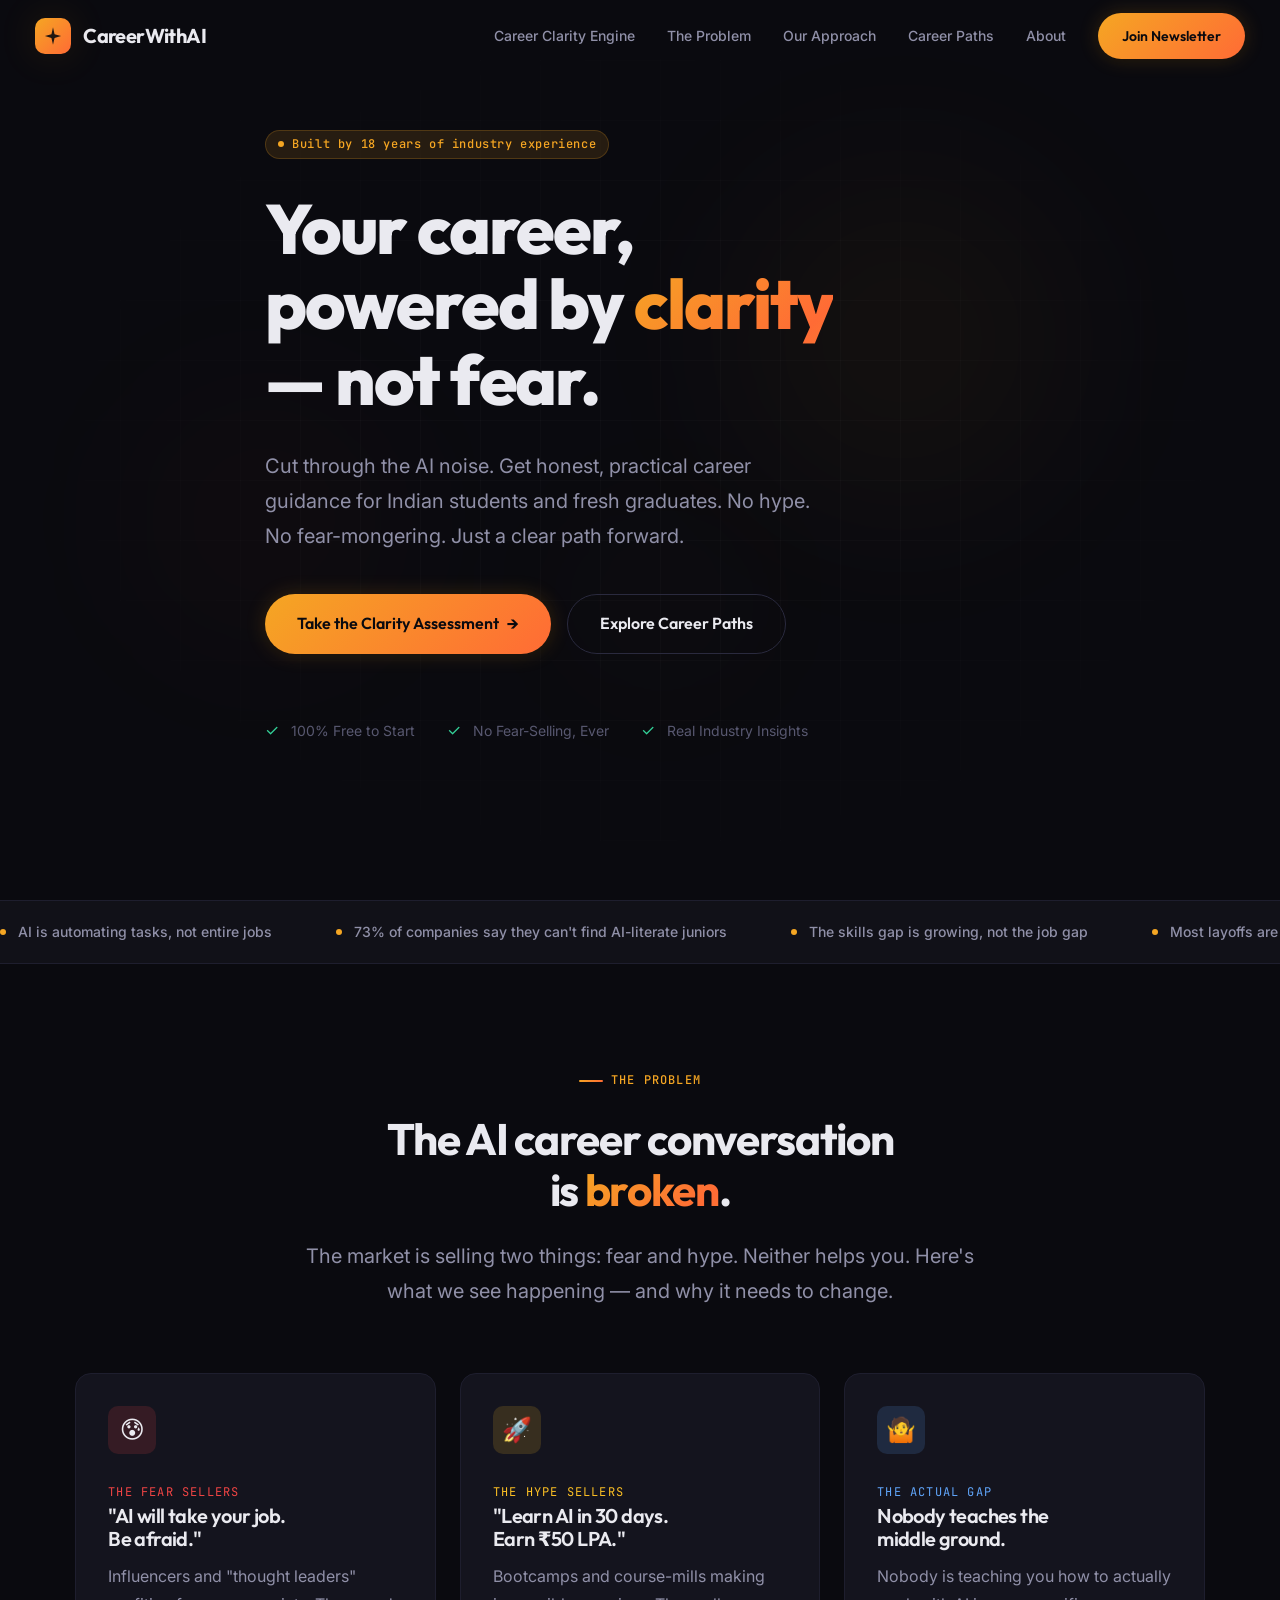
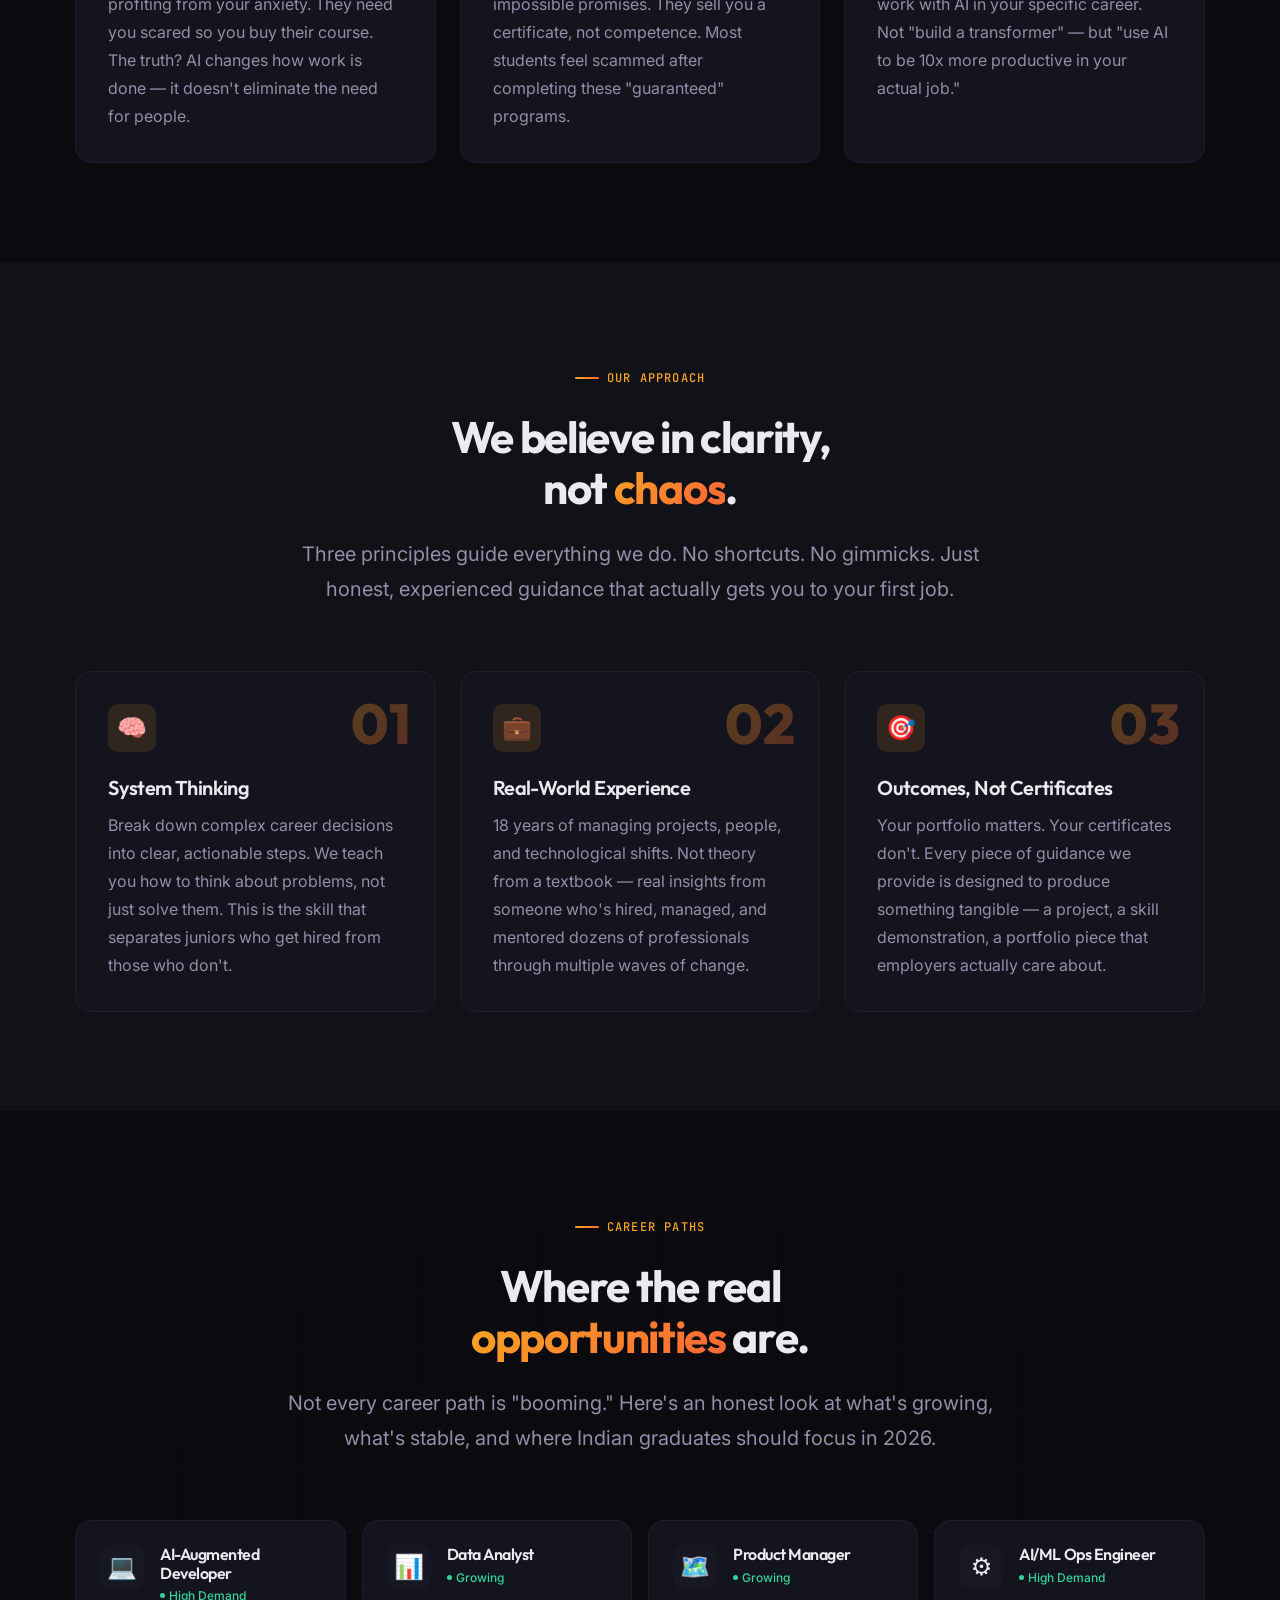
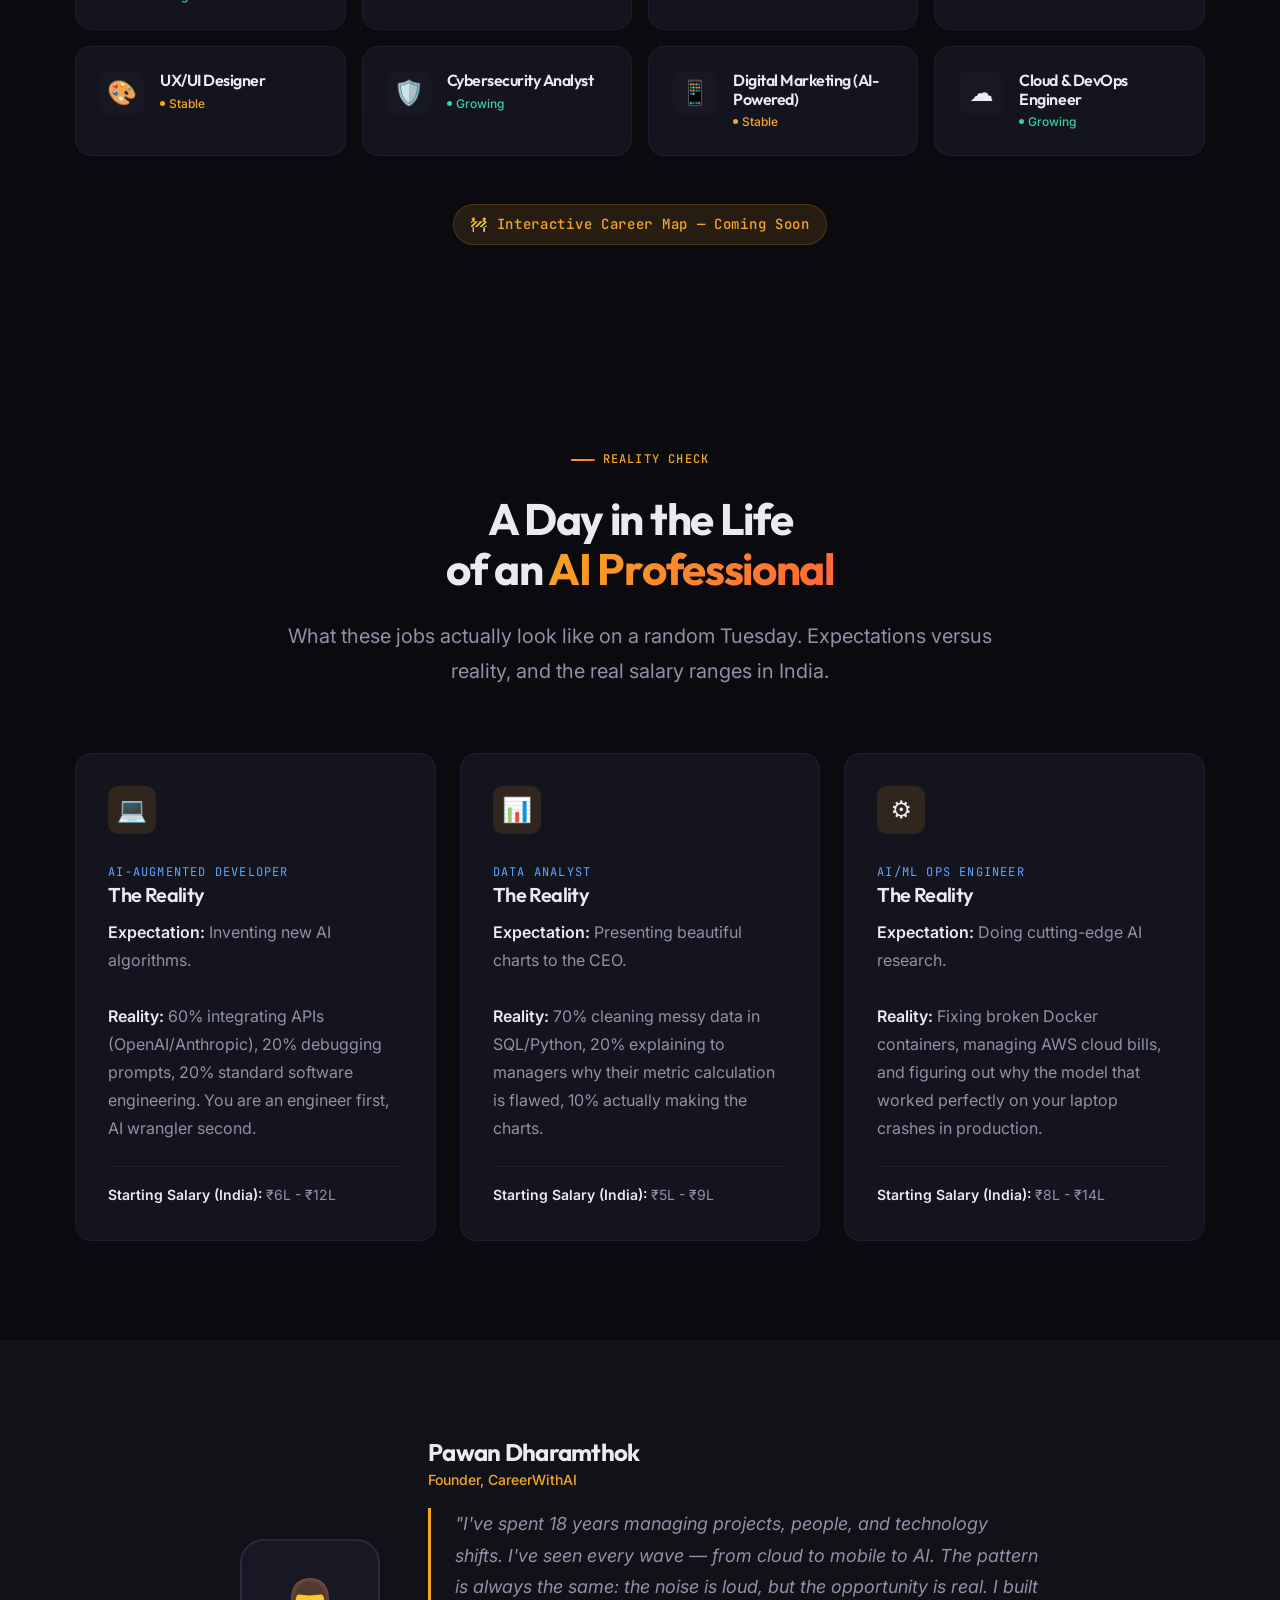
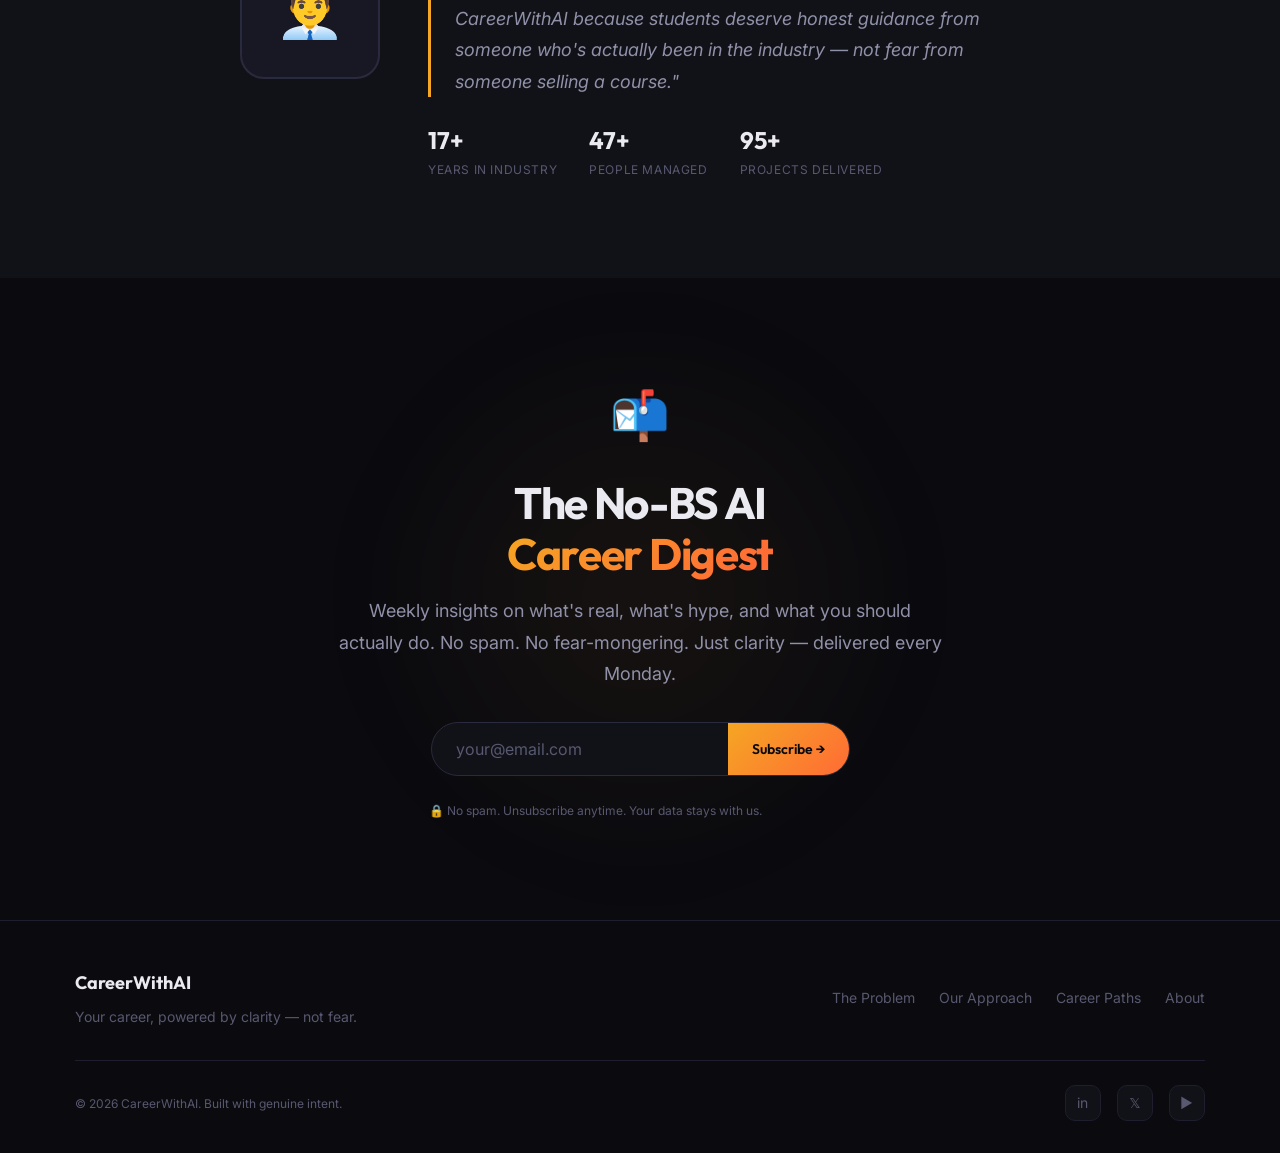
==== commit 312aa917: "feat: Add Day in the Life case studies section" ====
--- a/index.html
+++ b/index.html
@@ -351,6 +351,63 @@
     </div>
   </section>
 
+  <!-- ==================== DAY IN THE LIFE ==================== -->
+  <section class="day-in-life section" id="day-in-life">
+    <div class="container">
+      <div class="problem__header reveal">
+        <span class="section__label">Reality Check</span>
+        <h2 class="section__title">A Day in the Life<br>of an <span class="gradient-text">AI Professional</span></h2>
+        <p class="section__subtitle">
+          What these jobs actually look like on a random Tuesday. Expectations versus reality, and the real salary ranges in India.
+        </p>
+      </div>
+
+      <div class="problem__grid">
+        <!-- AI Dev -->
+        <div class="card reveal reveal-delay-1">
+          <div class="card__icon card__icon--accent">💻</div>
+          <span class="problem__card-label problem__card-label--silence">AI-Augmented Developer</span>
+          <h3 class="card__title">The Reality</h3>
+          <p class="card__text">
+            <strong>Expectation:</strong> Inventing new AI algorithms.<br><br>
+            <strong>Reality:</strong> 60% integrating APIs (OpenAI/Anthropic), 20% debugging prompts, 20% standard software engineering. You are an engineer first, AI wrangler second.
+          </p>
+          <div style="margin-top: 1.5rem; padding-top: 1rem; border-top: 1px solid var(--border-subtle);">
+            <p class="card__text" style="font-size: var(--text-sm);"><strong>Starting Salary (India):</strong> ₹6L - ₹12L</p>
+          </div>
+        </div>
+
+        <!-- Data Analyst -->
+        <div class="card reveal reveal-delay-2">
+          <div class="card__icon card__icon--accent">📊</div>
+          <span class="problem__card-label problem__card-label--silence">Data Analyst</span>
+          <h3 class="card__title">The Reality</h3>
+          <p class="card__text">
+            <strong>Expectation:</strong> Presenting beautiful charts to the CEO.<br><br>
+            <strong>Reality:</strong> 70% cleaning messy data in SQL/Python, 20% explaining to managers why their metric calculation is flawed, 10% actually making the charts.
+          </p>
+          <div style="margin-top: 1.5rem; padding-top: 1rem; border-top: 1px solid var(--border-subtle);">
+            <p class="card__text" style="font-size: var(--text-sm);"><strong>Starting Salary (India):</strong> ₹5L - ₹9L</p>
+          </div>
+        </div>
+
+        <!-- MLOps -->
+        <div class="card reveal reveal-delay-3">
+          <div class="card__icon card__icon--accent">⚙️</div>
+          <span class="problem__card-label problem__card-label--silence">AI/ML Ops Engineer</span>
+          <h3 class="card__title">The Reality</h3>
+          <p class="card__text">
+            <strong>Expectation:</strong> Doing cutting-edge AI research.<br><br>
+            <strong>Reality:</strong> Fixing broken Docker containers, managing AWS cloud bills, and figuring out why the model that worked perfectly on your laptop crashes in production.
+          </p>
+          <div style="margin-top: 1.5rem; padding-top: 1rem; border-top: 1px solid var(--border-subtle);">
+            <p class="card__text" style="font-size: var(--text-sm);"><strong>Starting Salary (India):</strong> ₹8L - ₹14L</p>
+          </div>
+        </div>
+      </div>
+    </div>
+  </section>
+
   <!-- ==================== FOUNDER SECTION ==================== -->
   <section class="founder section" id="about">
     <div class="container">
